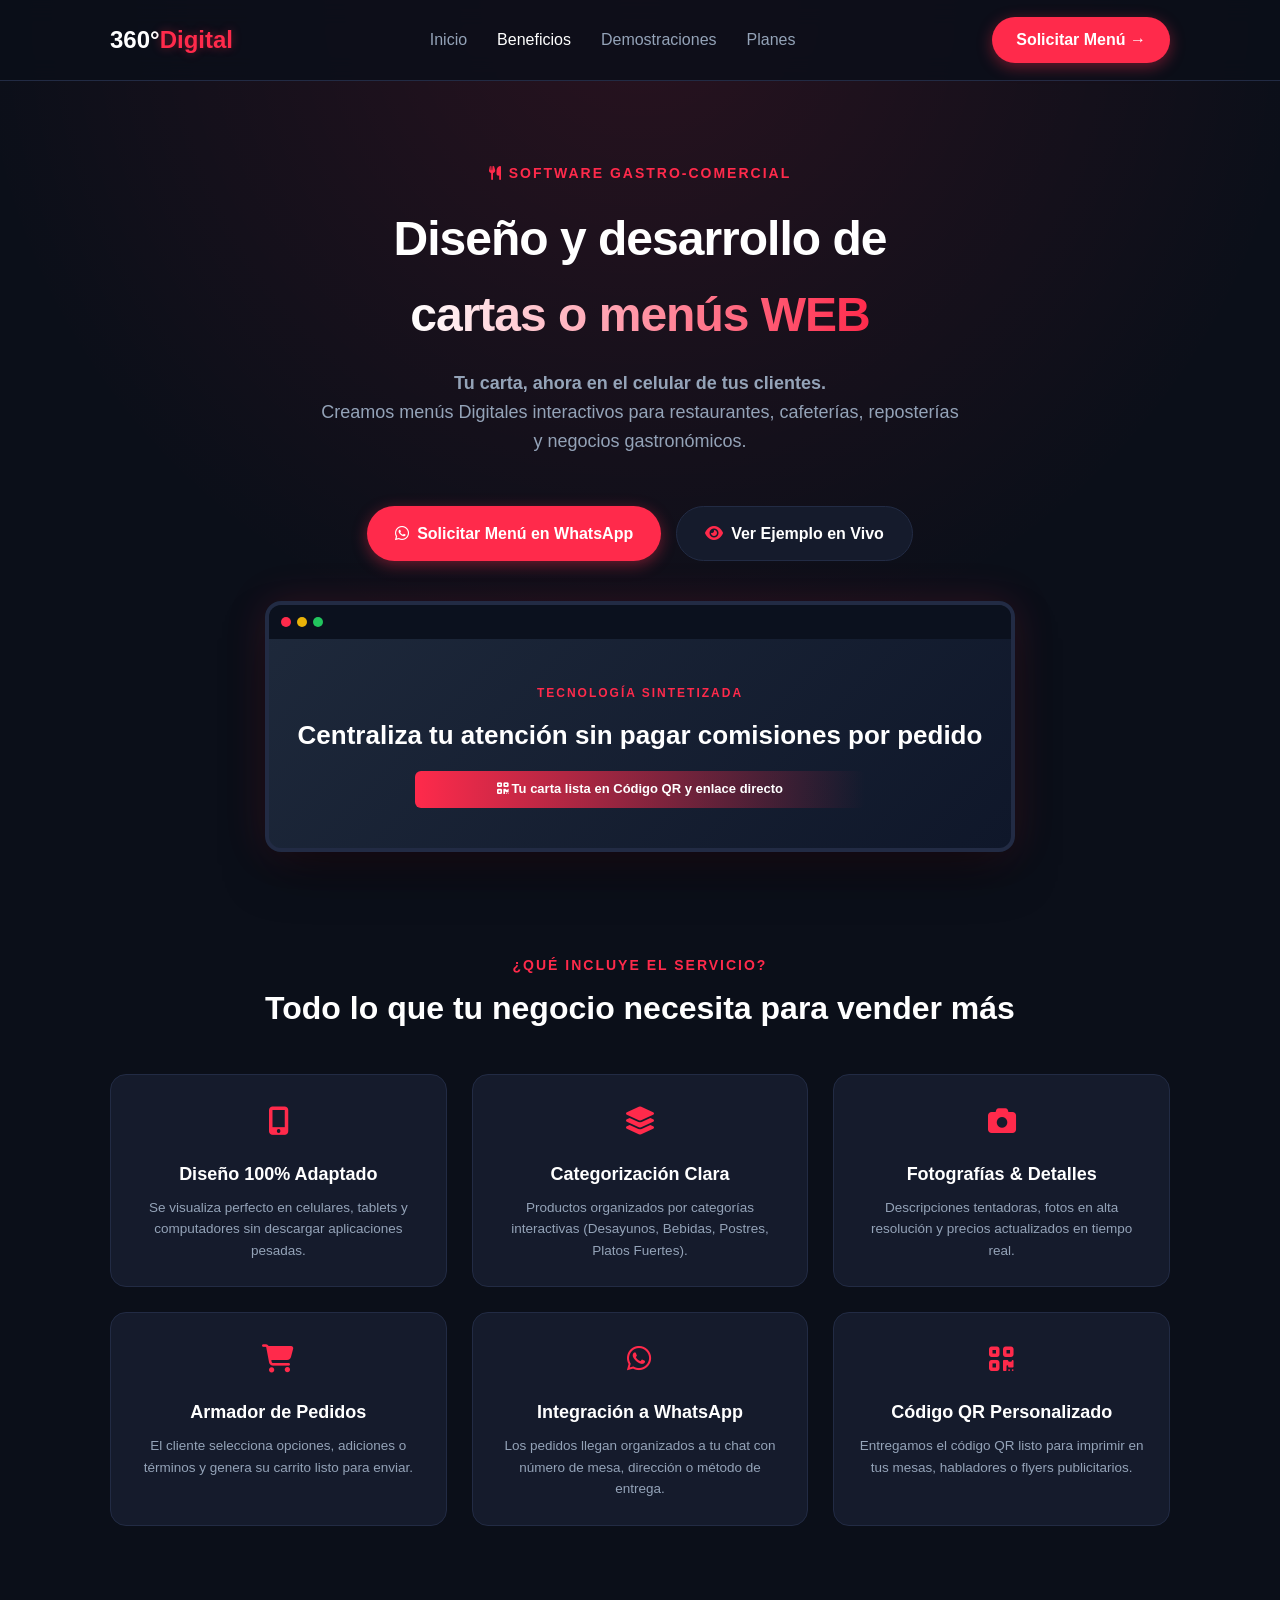
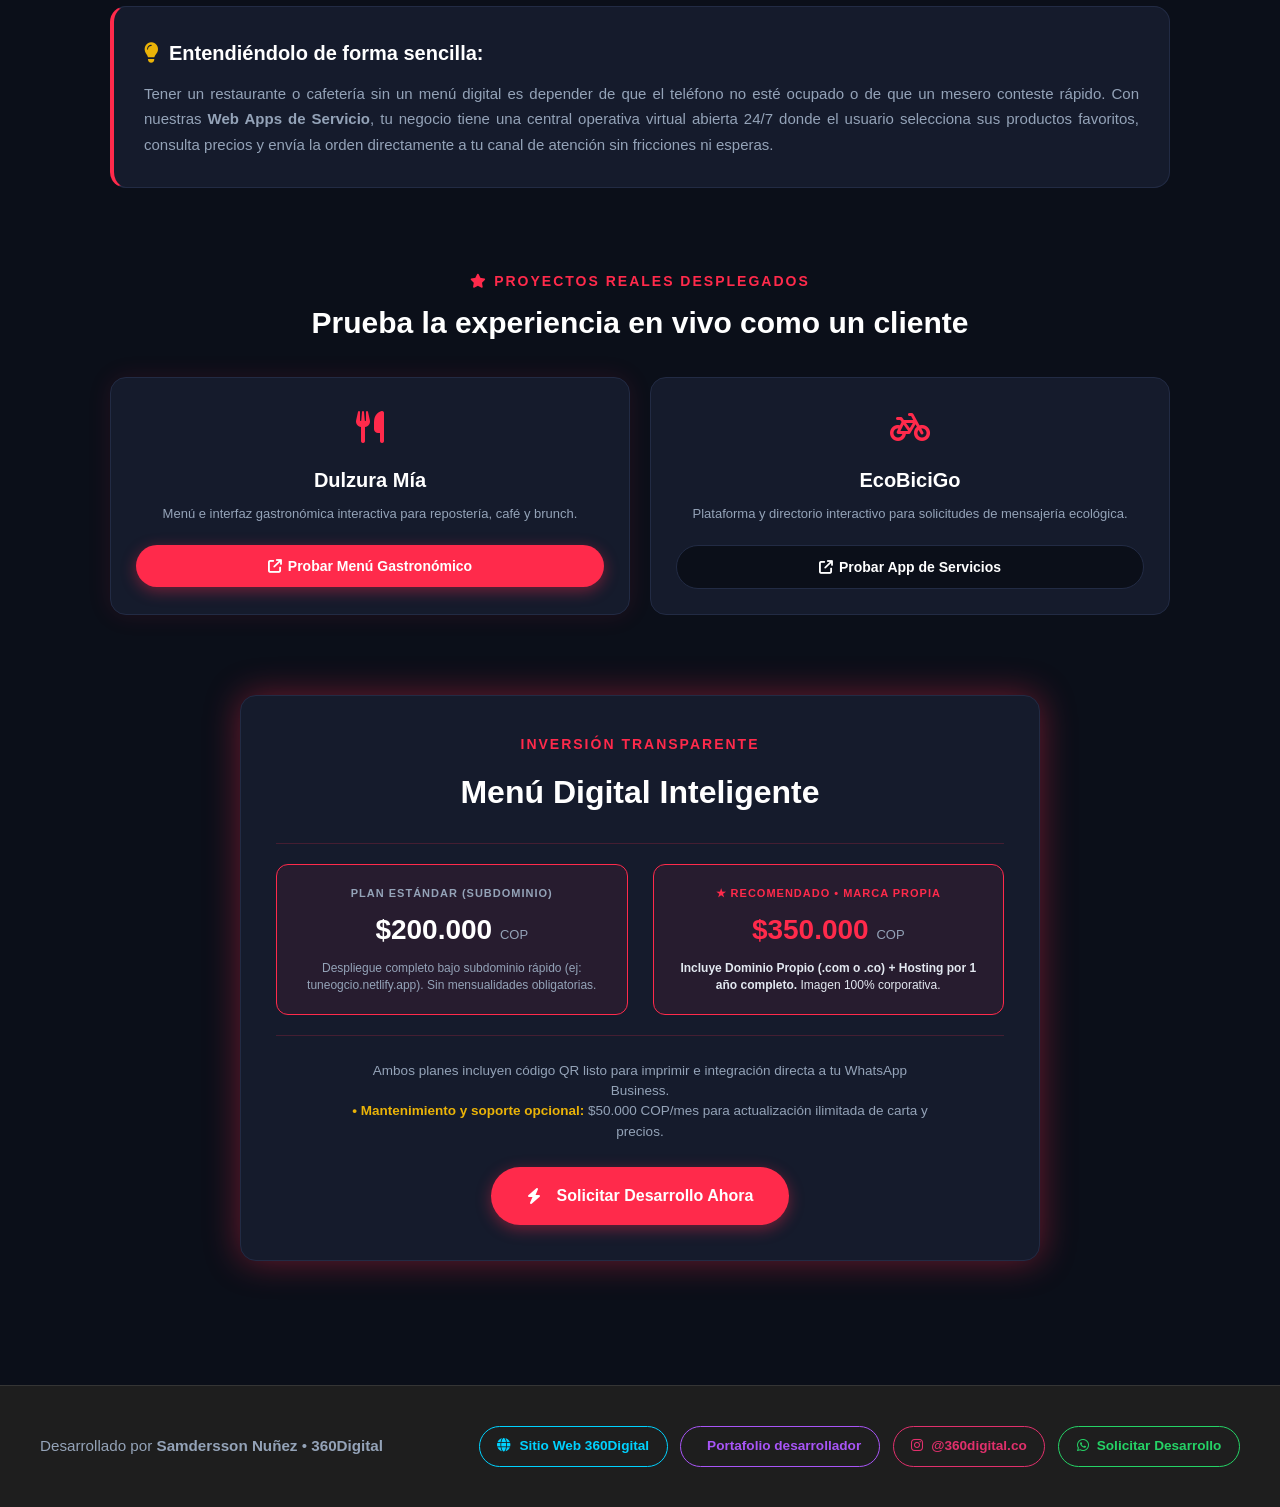
==== menus-digitales.html @ 87560769 "landing menus" ====
<!DOCTYPE html>
<html lang="es">
<head>
    <meta charset="UTF-8">
    <meta name="viewport" content="width=device-width, initial-scale=1.0">
    <title>Menús & Cartas Digitales Inteligentes | 360° Digital</title>

    <!-- Google tag (gtag.js) -->
    <script async src="https://www.googletagmanager.com/gtag/js?id=G-KXCKM3N1Y3"></script>
    <script>
        window.dataLayer = window.dataLayer || [];
        function gtag(){dataLayer.push(arguments);}
        gtag('js', new Date());
        gtag('config', 'G-KXCKM3N1Y3');
    </script>

    <!-- Estilos de tu marca -->
    <link rel="stylesheet" href="css/main.css">
    <link rel="stylesheet" href="css/Footer.css">
    <link rel="stylesheet" href="css/menus-landing.css">
    <link rel="stylesheet" href="https://cdnjs.cloudflare.com/ajax/libs/font-awesome/6.4.0/css/all.min.css">

    <!-- Favicon / Logo en pestaña -->
    <link rel="icon" type="image/png" href="https://360digital.netlify.app/imagenes/web%20site.png">

    <!-- Meta Etiquetas Open Graph dedicadas al servicio -->
    <meta name="description" content="Diseño y desarrollo de cartas o menús web para restaurantes, cafeterías, reposterías y negocios gastronómicos. Tu carta, ahora en el celular de tus clientes.">
    <meta property="og:title" content="Menús & Cartas Digitales Inteligentes | 360° Digital">
    <meta property="og:description" content="Automatiza pedidos a WhatsApp, muestra tu carta en código QR y vende más sin comisiones de apps intermediarias.">
    <meta property="og:url" content="https://360digital.netlify.app/menus-digitales.html">
    <meta property="og:type" content="website">
    <meta property="og:image" content="https://360digital.netlify.app/imagenes/web%20site.png">
</head>
<body>

    <!-- NAVEGACIÓN -->
    <header>
        <div class="container nav-container">
            <div class="logo"><a href="index.html" style="text-decoration:none; color:inherit;">360°<span>Digital</span></a></div>
            <ul class="nav-links">
                <li><a href="index.html">Inicio</a></li>
                <li><a href="#beneficios" class="active">Beneficios</a></li>
                <li><a href="#demostraciones">Demostraciones</a></li>
                <li><a href="#planes">Planes</a></li>
            </ul>
            <a href="https://wa.me/573187752351?text=%C2%A1Hola%20360Digital!%20%F0%9F%8D%B4%20Me%20interesa%20solicitar%20el%20desarrollo%20de%20un%20Men%C3%BA%20Digital%20Inteligente." target="_blank" class="btn btn-nav">Solicitar Menú →</a>
        </div>
    </header>

    <!-- HERO SECTION ENFOCADO EN MENÚS -->
    <section class="hero">
        <div class="container hero-content">
            <span class="hero-tag"><i class="fa-solid fa-utensils"></i> Software Gastro-Comercial</span>
            <h1>Diseño y desarrollo de <br><span>cartas o menús WEB</span></h1>
            <p><strong>Tu carta, ahora en el celular de tus clientes.</strong> <br> Creamos menús Digitales interactivos para restaurantes, cafeterías, reposterías y negocios gastronómicos.</p>

            <div style="display: flex; gap: 15px; justify-content: center; flex-wrap: wrap; margin-bottom: 40px;">
                <a href="https://wa.me/573187752351?text=%C2%A1Hola!%20Quiero%20cotizar%20un%20Men%C3%BA%20Digital%20para%20mi%20negocio." target="_blank" class="btn btn-nav" style="padding: 14px 28px; font-size: 16px;">
                    <i class="fa-brands fa-whatsapp" style="margin-right: 8px;"></i> Solicitar Menú en WhatsApp
                </a>
                <a href="https://dulzuramia.netlify.app/" target="_blank" class="btn" style="background: var(--bg-dark-card); border: 1px solid var(--border-dark); color: white; padding: 14px 28px;">
                    <i class="fa-solid fa-eye" style="margin-right: 8px; color: var(--brand-red);"></i> Ver Ejemplo en Vivo
                </a>
            </div>

            <!-- MOCKUP VISUAL INTEGRADO -->
            <div class="mockup-container">
                <div class="screen-header">
                    <span class="dot red"></span><span class="dot yellow"></span><span class="dot green"></span>
                </div>
                <div class="screen-body" style="padding: 40px 20px;">
                    <span style="color: var(--brand-red); font-size: 12px; font-weight: 700; text-transform: uppercase; letter-spacing: 2px;">TECNOLOGÍA SINTETIZADA</span>
                    <h2 style="font-size: 26px; margin: 10px 0 15px;">Centraliza tu atención sin pagar comisiones por pedido</h2>
                    <div class="stat-bar" style="max-width: 450px;">
                        <i class="fa-solid fa-qrcode"></i> Tu carta lista en Código QR y enlace directo
                    </div>
                </div>
            </div>
        </div>
    </section>

    <!-- SECCIÓN DE BENEFICIOS / INCLUYE (Alineado con tu imagen de pauta) -->
    <section class="services-pills" id="beneficios">
        <div class="container">
            <div style="text-align: center; margin-bottom: 40px;">
                <span class="hero-tag">¿Qué incluye el servicio?</span>
                <h2 style="font-size: 32px; font-weight: 800; margin-top: 5px;">Todo lo que tu negocio necesita para vender más</h2>
            </div>

            <div class="grid-pills">
                <div class="pill-card">
                    <div class="pill-icon"><i class="fa-solid fa-mobile-screen-button"></i></div>
                    <h3>Diseño 100% Adaptado</h3>
                    <p style="color: var(--text-muted); font-size: 13.5px; margin-top: 8px;">Se visualiza perfecto en celulares, tablets y computadores sin descargar aplicaciones pesadas.</p>
                </div>

                <div class="pill-card">
                    <div class="pill-icon"><i class="fa-solid fa-layer-group"></i></div>
                    <h3>Categorización Clara</h3>
                    <p style="color: var(--text-muted); font-size: 13.5px; margin-top: 8px;">Productos organizados por categorías interactivas (Desayunos, Bebidas, Postres, Platos Fuertes).</p>
                </div>

                <div class="pill-card">
                    <div class="pill-icon"><i class="fa-solid fa-camera"></i></div>
                    <h3>Fotografías & Detalles</h3>
                    <p style="color: var(--text-muted); font-size: 13.5px; margin-top: 8px;">Descripciones tentadoras, fotos en alta resolución y precios actualizados en tiempo real.</p>
                </div>

                <div class="pill-card">
                    <div class="pill-icon"><i class="fa-solid fa-cart-shopping"></i></div>
                    <h3>Armador de Pedidos</h3>
                    <p style="color: var(--text-muted); font-size: 13.5px; margin-top: 8px;">El cliente selecciona opciones, adiciones o términos y genera su carrito listo para enviar.</p>
                </div>

                <div class="pill-card">
                    <div class="pill-icon"><i class="fa-brands fa-whatsapp"></i></div>
                    <h3>Integración a WhatsApp</h3>
                    <p style="color: var(--text-muted); font-size: 13.5px; margin-top: 8px;">Los pedidos llegan organizados a tu chat con número de mesa, dirección o método de entrega.</p>
                </div>

                <div class="pill-card">
                    <div class="pill-icon"><i class="fa-solid fa-qrcode"></i></div>
                    <h3>Código QR Personalizado</h3>
                    <p style="color: var(--text-muted); font-size: 13.5px; margin-top: 8px;">Entregamos el código QR listo para imprimir en tus mesas, habladores o flyers publicitarios.</p>
                </div>
            </div>
        </div>
    </section>

    <!-- EXPLICACIÓN CLARA / DESMITIFICACIÓN OPERATIVA -->
    <section class="container" style="margin: 40px auto;">
        <div style="background: var(--bg-dark-card); border: 1px solid var(--border-dark); padding: 30px; border-radius: 16px; border-left: 4px solid var(--brand-red);">
            <h3 style="color: white; font-size: 20px; margin-bottom: 12px; display: flex; align-items: center; gap: 10px;">
                <i class="fa-solid fa-lightbulb" style="color: #eab308;"></i> Entendiéndolo de forma sencilla:
            </h3>
            <p style="color: var(--text-muted); font-size: 15px; line-height: 1.7; text-align: justify;">
                Tener un restaurante o cafetería sin un menú digital es depender de que el teléfono no esté ocupado o de que un mesero conteste rápido. Con nuestras <strong>Web Apps de Servicio</strong>, tu negocio tiene una central operativa virtual abierta 24/7 donde el usuario selecciona sus productos favoritos, consulta precios y envía la orden directamente a tu canal de atención sin fricciones ni esperas.
            </p>
        </div>
    </section>

    <!-- CASOS DE ÉXITO Y DEMOSTRACIONES EN VIVO -->
    <section class="container" id="demostraciones" style="padding: 40px 20px;">
        <div style="text-align: center; margin-bottom: 30px;">
            <span class="hero-tag"><i class="fa-solid fa-star"></i> Proyectos Reales Desplegados</span>
            <h2 style="font-size: 30px; font-weight: 800; margin-top: 5px;">Prueba la experiencia en vivo como un cliente</h2>
        </div>

        <div style="display: grid; grid-template-columns: repeat(auto-fit, minmax(280px, 1fr)); gap: 20px;">
            <!-- Dulzura Mía -->
            <div style="background: var(--bg-dark-card); border: 1px solid var(--border-dark); padding: 25px; border-radius: 16px; text-align: center; box-shadow: 0 0 25px rgba(255, 42, 75, 0.1);">
                <div style="font-size: 32px; color: var(--brand-red); margin-bottom: 10px;"><i class="fa-solid fa-utensils"></i></div>
                <h3 style="font-size: 20px; margin-bottom: 8px;">Dulzura Mía</h3>
                <p style="color: var(--text-muted); font-size: 13px; margin-bottom: 20px;">Menú e interfaz gastronómica interactiva para repostería, café y brunch.</p>
                <a href="https://dulzuramia.netlify.app/" target="_blank" class="btn btn-nav" style="width: 100%; justify-content: center; font-size: 14px;">
                    <i class="fa-solid fa-arrow-up-right-from-square" style="margin-right: 6px;"></i> Probar Menú Gastronómico
                </a>
            </div>

            <!-- EcoBiciGo -->
            <div style="background: var(--bg-dark-card); border: 1px solid var(--border-dark); padding: 25px; border-radius: 16px; text-align: center;">
                <div style="font-size: 32px; color: var(--brand-red); margin-bottom: 10px;"><i class="fa-solid fa-bicycle"></i></div>
                <h3 style="font-size: 20px; margin-bottom: 8px;">EcoBiciGo</h3>
                <p style="color: var(--text-muted); font-size: 13px; margin-bottom: 20px;">Plataforma y directorio interactivo para solicitudes de mensajería ecológica.</p>
                <a href="https://ecobicigo.netlify.app/" target="_blank" class="btn" style="background: var(--bg-dark-pure); border: 1px solid var(--border-dark); color: white; width: 100%; justify-content: center; font-size: 14px;">
                    <i class="fa-solid fa-arrow-up-right-from-square" style="margin-right: 6px;"></i> Probar App de Servicios
                </a>
            </div>
        </div>
    </section>

<!-- PLANES E INVERSIÓN -->
    <section class="container" id="planes" style="padding: 40px 20px 60px;">
        <div class="pricing-card-large">
            <span class="hero-tag">INVERSIÓN TRANSPARENTE</span>
            <h2 style="font-size: 32px; font-weight: 800; margin: 10px 0; color: white;">Menú Digital Inteligente</h2>
            
            <!-- CONTENEDOR DE TARIFAS DUALES -->
            <div class="pricing-options-grid">
                
                <!-- OPCIÓN 1 -->
                <div class="pricing-box-pro">
                    <span class="pricing-box-tag-standard">Plan Estándar (Subdominio)</span>
                    <div class="pricing-amount">$200.000 <span class="pricing-currency-sub">COP</span></div>
                    <p class="pricing-box-desc">
                        Despliegue completo bajo subdominio rápido (ej: <code>tuneogcio.netlify.app</code>). Sin mensualidades obligatorias.
                    </p>
                </div>

                <!-- OPCIÓN 2 (DESTACADA) -->
                <div class="pricing-box-pro">
                    <span class="pricing-box-tag-pro">★ Recomendado • Marca Propia</span>
                    <div class="pricing-amount-pro">$350.000 <span class="pricing-currency-sub">COP</span></div>
                    <p class="pricing-box-desc-pro">
                        <strong>Incluye Dominio Propio (.com o .co) + Hosting por 1 año completo.</strong> Imagen 100% corporativa.
                    </p>
                </div>

            </div>

            <!-- DETALLE DE SOPORTE Y BOTÓN -->
            <p class="pricing-footer-note">
                Ambos planes incluyen código QR listo para imprimir e integración directa a tu WhatsApp Business. <br>
                <span class="pricing-support-highlight">• Mantenimiento y soporte opcional:</span> $50.000 COP/mes para actualización ilimitada de carta y precios.
            </p>

            <a href="https://wa.me/573187752351?text=%C2%A1Hola%20360Digital!%20%F0%9F%90%9D%20Quiero%20cotizar%20mi%20Men%C3%BA%20Digital." target="_blank" class="btn-primary-glow pricing-btn-action">
                <i class="fa-solid fa-bolt" style="margin-right: 8px;"></i> Solicitar Desarrollo Ahora
            </a>
        </div>
    </section>

    <!-- FOOTER -->
    <footer class="site-footer">
        <div class="footer-container">
            <p class="footer-text">
                Desarrollado por 
                <a href="https://samdersson.netlify.app/" target="_blank" rel="noopener noreferrer" class="dev-link">
                    <strong>Samdersson Nuñez</strong>
                </a> 
                • 
                <a href="index.html" class="dev-link">
                    <strong>360Digital</strong>
                </a>
            </p>
            <div class="footer-links">
                <a href="index.html" class="btn-dev-social btn-web"><i class="fas fa-globe"></i> Sitio Web 360Digital</a>
                <a href="https://samdersson.netlify.app/" target="_blank" rel="noopener noreferrer" class="btn-dev-social btn-portfolio"><i class="fas fa-user-code"></i> Portafolio desarrollador</a>
                <a href="https://www.instagram.com/360digital.co" target="_blank" rel="noopener noreferrer" class="btn-dev-social btn-instagram"><i class="fab fa-instagram"></i> @360digital.co</a>
                <a href="https://wa.me/573187752351?text=%C2%A1Hola%20360Digital!%20Me%20interesa%20un%20Men%C3%BA%20Digital." target="_blank" rel="noopener noreferrer" class="btn-dev-social btn-whatsapp"><i class="fab fa-whatsapp"></i> Solicitar Desarrollo</a>
            </div>
        </div>
    </footer>

    <!-- JS de interactividad y Analytics -->
    <script src="js/menus-landing.js"></script>
</body>
</html>
---- css/main.css ----
/* ==========================================================================
   ESTILOS PREMIUM DARK - ROJO CORPORATIVO 360° DIGITAL
   ========================================================================== */
:root {
    --bg-dark-pure: #0b0f19;
    --bg-dark-card: #151b2c;
    --text-light: #ffffff;
    --text-muted: #94a3b8;
    
    /* El Rojo de tu Marca en formato Neón/Glow */
    --brand-red: #ff2a4b; 
    --brand-red-glow: rgba(255, 42, 75, 0.4);
    
    --border-dark: #222b44;
    --transition: all 0.3s cubic-bezier(0.4, 0, 0.2, 1);
}

* {
    margin: 0;
    padding: 0;
    box-sizing: border-box;
    font-family: 'Segoe UI', Tahoma, Geneva, Verdana, sans-serif;
}

body {
    background-color: var(--bg-dark-pure);
    color: var(--text-light);
    line-height: 1.6;
    overflow-x: hidden;
}

.container {
    max-width: 1100px;
    margin: 0 auto;
    padding: 0 20px;
}

/* NAVEGACIÓN STICKY */
header {
    background-color: rgba(11, 15, 25, 0.85);
    backdrop-filter: blur(12px);
    border-bottom: 1px solid var(--border-dark);
    position: fixed;
    width: 100%;
    top: 0;
    z-index: 1000;
}

.nav-container {
    display: flex;
    justify-content: space-between;
    align-items: center;
    height: 80px;
}

.logo {
    font-size: 24px;
    font-weight: 800;
}

.logo span {
    color: var(--brand-red);
    text-shadow: 0 0 10px var(--brand-red-glow);
}

.nav-links {
    display: flex;
    list-style: none;
    gap: 30px;
}

.nav-links a {
    text-decoration: none;
    color: var(--text-muted);
    font-weight: 500;
    transition: var(--transition);
}

.nav-links a:hover, .nav-links a.active {
    color: var(--text-light);
}

/* BOTONES */
.btn {
    display: inline-flex;
    align-items: center;
    padding: 10px 24px;
    border-radius: 30px;
    font-weight: 600;
    text-decoration: none;
    transition: var(--transition);
}

.btn-nav {
    background-color: var(--brand-red);
    color: var(--text-light);
    box-shadow: 0 4px 15px var(--brand-red-glow);
}

.btn-nav:hover {
    transform: translateY(-2px);
    box-shadow: 0 6px 20px var(--brand-red);
}

/* HERO SECTION */
.hero {
    padding: 160px 0 60px;
    text-align: center;
    background: radial-gradient(circle at top, rgba(255, 42, 75, 0.12) 0%, transparent 60%);
}

.hero-tag {
    color: var(--brand-red);
    font-size: 14px;
    font-weight: 700;
    text-transform: uppercase;
    letter-spacing: 2px;
}

.hero h1 {
    font-size: 48px;
    font-weight: 800;
    margin: 15px 0;
    letter-spacing: -1px;
}

.hero h1 span {
    color: transparent;
    background-clip: text;
    -webkit-background-clip: text;
    background-image: linear-gradient(90deg, #ffffff, var(--brand-red));
}

.hero p {
    color: var(--text-muted);
    font-size: 18px;
    max-width: 650px;
    margin: 0 auto 50px;
}

/* INTERFAZ EN PANTALLA (Efecto Laptop de la Imagen) */
.mockup-container {
    background: linear-gradient(135deg, #1e293b, #0f172a);
    border: 4px solid var(--border-dark);
    border-radius: 16px;
    max-width: 750px;
    margin: 0 auto;
    box-shadow: 0 25px 50px -12px rgba(0, 0, 0, 0.5), 0 0 40px rgba(255, 42, 75, 0.15);
    overflow: hidden;
}

.screen-header {
    background-color: #0b111e;
    padding: 12px;
    display: flex;
    gap: 6px;
}

.dot { width: 10px; height: 10px; border-radius: 50%; display: inline-block; }
.dot.red { background-color: var(--brand-red); }
.dot.yellow { background-color: #eab308; }
.dot.green { background-color: #22c55e; }

.screen-body {
    padding: 60px 20px;
    text-align: center;
}

.screen-body h2 {
    font-size: 28px;
    margin-bottom: 20px;
}

.stat-bar {
    background: linear-gradient(90deg, var(--brand-red), transparent);
    max-width: 300px;
    margin: 0 auto;
    padding: 8px;
    border-radius: 6px;
    font-weight: 700;
    font-size: 13px;
}

/* PILARES / TARJETAS (Los 4 bloques flotantes) */
.services-pills {
    padding: 40px 0;
}

.grid-pills {
    display: grid;
    grid-template-columns: repeat(auto-fit, minmax(220px, 1fr));
    gap: 20px;
}

.pill-card {
    background-color: var(--bg-dark-card);
    border: 1px solid var(--border-dark);
    padding: 25px;
    border-radius: 16px;
    text-align: center;
    transition: var(--transition);
    cursor: pointer;
}

.pill-card:hover {
    transform: translateY(-5px);
    border-color: var(--brand-red);
    box-shadow: 0 10px 25px var(--brand-red-glow);
}

.pill-icon {
    font-size: 28px;
    color: var(--brand-red);
    margin-bottom: 15px;
}

.pill-card h3 {
    font-size: 16px;
    font-weight: 600;
}

/* BARRA DE MÉTRICAS */
.metrics-bar {
    padding: 50px 0;
    border-top: 1px solid var(--border-dark);
    margin-top: 40px;
}

.grid-metrics {
    display: flex;
    justify-content: space-around;
    text-align: center;
}

.metric-item strong {
    font-size: 36px;
    color: #ffffff;
    display: block;
}

.metric-item p {
    color: var(--text-muted);
    font-size: 14px;
}

/* FOOTER */
footer {
    padding: 30px 0;
    border-top: 1px solid var(--border-dark);
    text-align: center;
    font-size: 13px;
    color: var(--text-muted);
}

/* RESPONSIVE */
@media (max-width: 768px) {
    .nav-links { display: none; }
    .hero h1 { font-size: 32px; }
    .grid-metrics { flex-direction: column; gap: 30px; }
}


.grid-pills {
    display: grid;
    grid-template-columns: repeat(auto-fit, minmax(280px, 1fr));
    gap: 25px;
}
---- css/Footer.css ----
/* footer */
/* Footer & Redes Sociales */
.site-footer {
  background-color: var(--card-bg, #1e1e1e);
  border-top: 1px solid var(--border-color, rgba(255, 255, 255, 0.1));
  padding: 2.5rem 1rem;
  margin-top: 4rem;
  text-align: center;
}

.footer-container {
  max-width: 1200px;
  margin: 0 auto;
  display: flex;
  flex-direction: column;
  align-items: center;
  justify-content: center;
  gap: 1.2rem;
}

.footer-text {
  color: var(--text-muted, #a0a0a0);
  font-size: 0.95rem;
  margin: 0;
}

.dev-link {
  color: inherit;
  text-decoration: none;
  transition: color 0.3s ease;
}

.dev-link:hover {
  color: var(--accent-color, #00d2ff);
  text-decoration: underline;
}

.footer-links {
  display: flex;
  flex-wrap: wrap;
  justify-content: center;
  gap: 0.8rem;
}

/* Estilos base para los botones del footer */
.btn-dev-social {
  display: inline-flex;
  align-items: center;
  gap: 0.5rem;
  padding: 0.55rem 1.1rem;
  border-radius: 50px;
  font-size: 0.85rem;
  font-weight: 600;
  text-decoration: none;
  transition: all 0.3s ease;
}

/* Botón Sitio Web 360Digital */
.btn-web {
  background-color: transparent;
  color: #00d2ff;
  border: 1px solid #00d2ff;
}

.btn-web:hover {
  background-color: #00d2ff;
  color: #000;
  box-shadow: 0 4px 15px rgba(0, 210, 255, 0.35);
  transform: translateY(-2px);
}

/* Botón Portafolio Samdersson */
.btn-portfolio {
  background-color: transparent;
  color: #a855f7;
  border: 1px solid #a855f7;
}

.btn-portfolio:hover {
  background-color: #a855f7;
  color: #fff;
  box-shadow: 0 4px 15px rgba(168, 85, 247, 0.35);
  transform: translateY(-2px);
}

/* Botón Instagram */
.btn-instagram {
  background-color: transparent;
  color: #e1306c;
  border: 1px solid #e1306c;
}

.btn-instagram:hover {
  background: linear-gradient(45deg, #f09433, #e6683c, #dc2743, #cc2366, #bc1888);
  color: #fff;
  border-color: transparent;
  box-shadow: 0 4px 15px rgba(225, 48, 108, 0.35);
  transform: translateY(-2px);
}

/* Botón WhatsApp */
.btn-whatsapp {
  background-color: transparent;
  color: #25d366;
  border: 1px solid #25d366;
}

.btn-whatsapp:hover {
  background-color: #25d366;
  color: #000;
  box-shadow: 0 4px 15px rgba(37, 211, 102, 0.35);
  transform: translateY(-2px);
}

/* Ajuste responsivo para pantallas medianas/grandes */
@media (min-width: 768px) {
  .footer-container {
    flex-direction: row;
    justify-content: space-between;
  }
}

/* 📜 Scroll Vertical para el menú de categorías */
#dropdown-categorias {
  max-height: 300px; /* Altura máxima visible (ajusta este valor a tu gusto) */
  overflow-y: auto;  /* Activa la barra de desplazamiento vertical */
}

/* 🎨 Opcional: Estilo elegante y discreto para la barra de scroll */
#dropdown-categorias::-webkit-scrollbar {
  width: 6px;
}

#dropdown-categorias::-webkit-scrollbar-track {
  background: rgba(255, 255, 255, 0.05);
  border-radius: 4px;
}

#dropdown-categorias::-webkit-scrollbar-thumb {
  background: #333333;
  border-radius: 4px;
}

#dropdown-categorias::-webkit-scrollbar-thumb:hover {
  background: #ff0000; /* Resalta con el rojo de tu marca */
}
---- css/menus-landing.css ----
/* ==========================================================================
   ESTILOS DEDICADOS - LANDING MENÚS & CARTAS DIGITALES (360° DIGITAL)
   ========================================================================== */

/* HERO SECTION ESPECÍFICO */
.hero-menus {
    padding: 160px 0 60px;
    text-align: center;
    background: radial-gradient(circle at top, rgba(255, 42, 75, 0.12) 0%, transparent 60%);
}

.hero-menus .hero-tag {
    color: var(--brand-red);
    font-size: 14px;
    font-weight: 700;
    text-transform: uppercase;
    letter-spacing: 2px;
}

.hero-menus h1 {
    font-size: 48px;
    font-weight: 800;
    margin: 15px 0;
    letter-spacing: -1px;
    color: var(--text-light);
}

.hero-menus h1 span {
    color: transparent;
    background-clip: text;
    -webkit-background-clip: text;
    background-image: linear-gradient(90deg, #ffffff, var(--brand-red));
}

.hero-menus p {
    color: var(--text-muted);
    font-size: 18px;
    max-width: 650px;
    margin: 0 auto 40px;
}

/* BOTONES Y ACCIONES */
.hero-actions {
    display: flex;
    gap: 15px;
    justify-content: center;
    flex-wrap: wrap;
    margin-bottom: 40px;
}

.btn-primary-glow {
    background-color: var(--brand-red);
    color: var(--text-light);
    box-shadow: 0 4px 15px var(--brand-red-glow);
    padding: 14px 28px;
    font-size: 16px;
    border-radius: 30px;
    font-weight: 600;
    text-decoration: none;
    display: inline-flex;
    align-items: center;
    justify-content: center;
    gap: 8px;
    transition: var(--transition);
    border: none;
    cursor: pointer;
    width: 100%;
}

.btn-primary-glow:hover {
    transform: translateY(-2px);
    box-shadow: 0 6px 20px var(--brand-red);
}

.btn-secondary-outline {
    background: var(--bg-dark-card);
    border: 1px solid var(--border-dark);
    color: white;
    padding: 14px 28px;
    border-radius: 30px;
    font-weight: 600;
    text-decoration: none;
    display: inline-flex;
    align-items: center;
    justify-content: center;
    gap: 8px;
    transition: var(--transition);
}

.btn-secondary-outline:hover {
    border-color: var(--brand-red);
}

/* MOCKUP VISUAL */
.mockup-container {
    background: linear-gradient(135deg, #1e293b, #0f172a);
    border: 4px solid var(--border-dark);
    border-radius: 16px;
    max-width: 750px;
    margin: 0 auto;
    box-shadow: 0 25px 50px -12px rgba(0, 0, 0, 0.5), 0 0 40px rgba(255, 42, 75, 0.15);
    overflow: hidden;
}

.screen-header {
    background-color: #0b111e;
    padding: 12px;
    display: flex;
    gap: 6px;
}

.dot { width: 10px; height: 10px; border-radius: 50%; display: inline-block; }
.dot.red { background-color: var(--brand-red); }
.dot.yellow { background-color: #eab308; }
.dot.green { background-color: #22c55e; }

.stat-bar {
    background: linear-gradient(90deg, var(--brand-red), transparent);
    max-width: 450px;
    margin: 0 auto;
    padding: 8px;
    border-radius: 6px;
    font-weight: 700;
    font-size: 13px;
    color: white;
}

/* SECCIÓN DE PILARES / BENEFICIOS */
.services-pills {
    padding: 40px 0;
}

.grid-pills {
    display: grid;
    grid-template-columns: repeat(auto-fit, minmax(280px, 1fr));
    gap: 25px;
}

.pill-card {
    background-color: var(--bg-dark-card);
    border: 1px solid var(--border-dark);
    padding: 25px;
    border-radius: 16px;
    text-align: center;
    transition: var(--transition);
}

.pill-card:hover {
    transform: translateY(-5px);
    border-color: var(--brand-red);
    box-shadow: 0 10px 25px var(--brand-red-glow);
}

.pill-icon {
    font-size: 28px;
    color: var(--brand-red);
    margin-bottom: 15px;
}

.pill-card h3 {
    font-size: 18px;
    font-weight: 600;
    color: white;
    margin-bottom: 8px;
}

.pill-card p {
    color: var(--text-muted);
    font-size: 13.5px;
}

/* TARJETAS DE DEMOS Y PLANES */
.demo-card, .pricing-card {
    background-color: var(--bg-dark-card);
    border: 1px solid var(--border-dark);
    padding: 30px;
    border-radius: 16px;
    text-align: center;
    transition: var(--transition);
}

.demo-card:hover {
    border-color: var(--brand-red);
    box-shadow: 0 10px 25px rgba(255, 42, 75, 0.15);
}

.pricing-card {
    max-width: 700px;
    margin: 0 auto;
    box-shadow: 0 0 35px var(--brand-red-glow);
}

/* RESPONSIVE DESIGN */
@media (max-width: 768px) {
    .nav-links { display: none; }
    .hero-menus h1 { font-size: 32px; }
}

.btn-primary-glow {
    background-color: var(--brand-red);
    color: var(--text-light);
    box-shadow: 0 4px 15px var(--brand-red-glow);
    padding: 14px 28px;
    font-size: 16px;
    border-radius: 30px;
    font-weight: 600;
    text-decoration: none;
    display: inline-flex;
    align-items: center;
    justify-content: center;
    gap: 8px;
    transition: var(--transition);
    border: none;
    cursor: pointer;
}

.btn-primary-glow:hover {
    transform: translateY(-2px);
    box-shadow: 0 6px 20px var(--brand-red);
}

/* ==========================================================================
   ESTILOS DE LA TARJETA DE PRECIOS DUAL (360° DIGITAL)
   ========================================================================== */

.pricing-card-large {
    background-color: var(--bg-dark-card);
    border: 1px solid var(--border-dark);
    padding: 35px;
    border-radius: 16px;
    text-align: center;
    max-width: 800px;
    margin: 0 auto;
    box-shadow: 0 0 35px var(--brand-red-glow);
}

.pricing-options-grid {
    display: flex;
    justify-content: center;
    gap: 25px;
    flex-wrap: wrap;
    margin: 25px 0;
    border-top: 1px solid rgba(255, 42, 75, 0.2);
    border-bottom: 1px solid rgba(255, 42, 75, 0.2);
    padding: 20px 0;
}

.pricing-box-standard {
    flex: 1;
    min-width: 240px;
    text-align: center;
    background: rgba(11, 15, 25, 0.6);
    padding: 20px;
    border-radius: 12px;
    border: 1px solid var(--border-dark);
}

.pricing-box-pro {
    flex: 1;
    min-width: 240px;
    text-align: center;
    background: rgba(255, 42, 75, 0.08);
    padding: 20px;
    border-radius: 12px;
    border: 1px solid var(--brand-red);
}

.pricing-box-tag-standard {
    color: var(--text-muted);
    font-size: 11px;
    font-weight: 700;
    text-transform: uppercase;
    letter-spacing: 1px;
    display: block;
    margin-bottom: 5px;
}

.pricing-box-tag-pro {
    color: var(--brand-red);
    font-size: 11px;
    font-weight: 700;
    text-transform: uppercase;
    letter-spacing: 1px;
    display: block;
    margin-bottom: 5px;
}

.pricing-amount {
    font-size: 28px;
    font-weight: 800;
    color: var(--text-light);
}

.pricing-amount-pro {
    font-size: 28px;
    font-weight: 800;
    color: var(--brand-red);
}

.pricing-currency-sub {
    font-size: 13px;
    font-weight: 500;
    color: var(--text-muted);
}

.pricing-box-desc {
    color: var(--text-muted);
    font-size: 12px;
    margin-top: 8px;
    line-height: 1.4;
}

.pricing-box-desc-pro {
    color: #e2e8f0;
    font-size: 12px;
    margin-top: 8px;
    line-height: 1.4;
}

.pricing-footer-note {
    color: var(--text-muted);
    font-size: 13.5px;
    margin-bottom: 25px;
    max-width: 580px;
    margin-left: auto;
    margin-right: auto;
    line-height: 1.5;
}

.pricing-support-highlight {
    color: #eab308;
    font-weight: 600;
}

.pricing-btn-action {
    display: inline-flex;
    width: auto;
    padding: 16px 36px;
    border-radius: 30px;
    font-size: 16px;
}
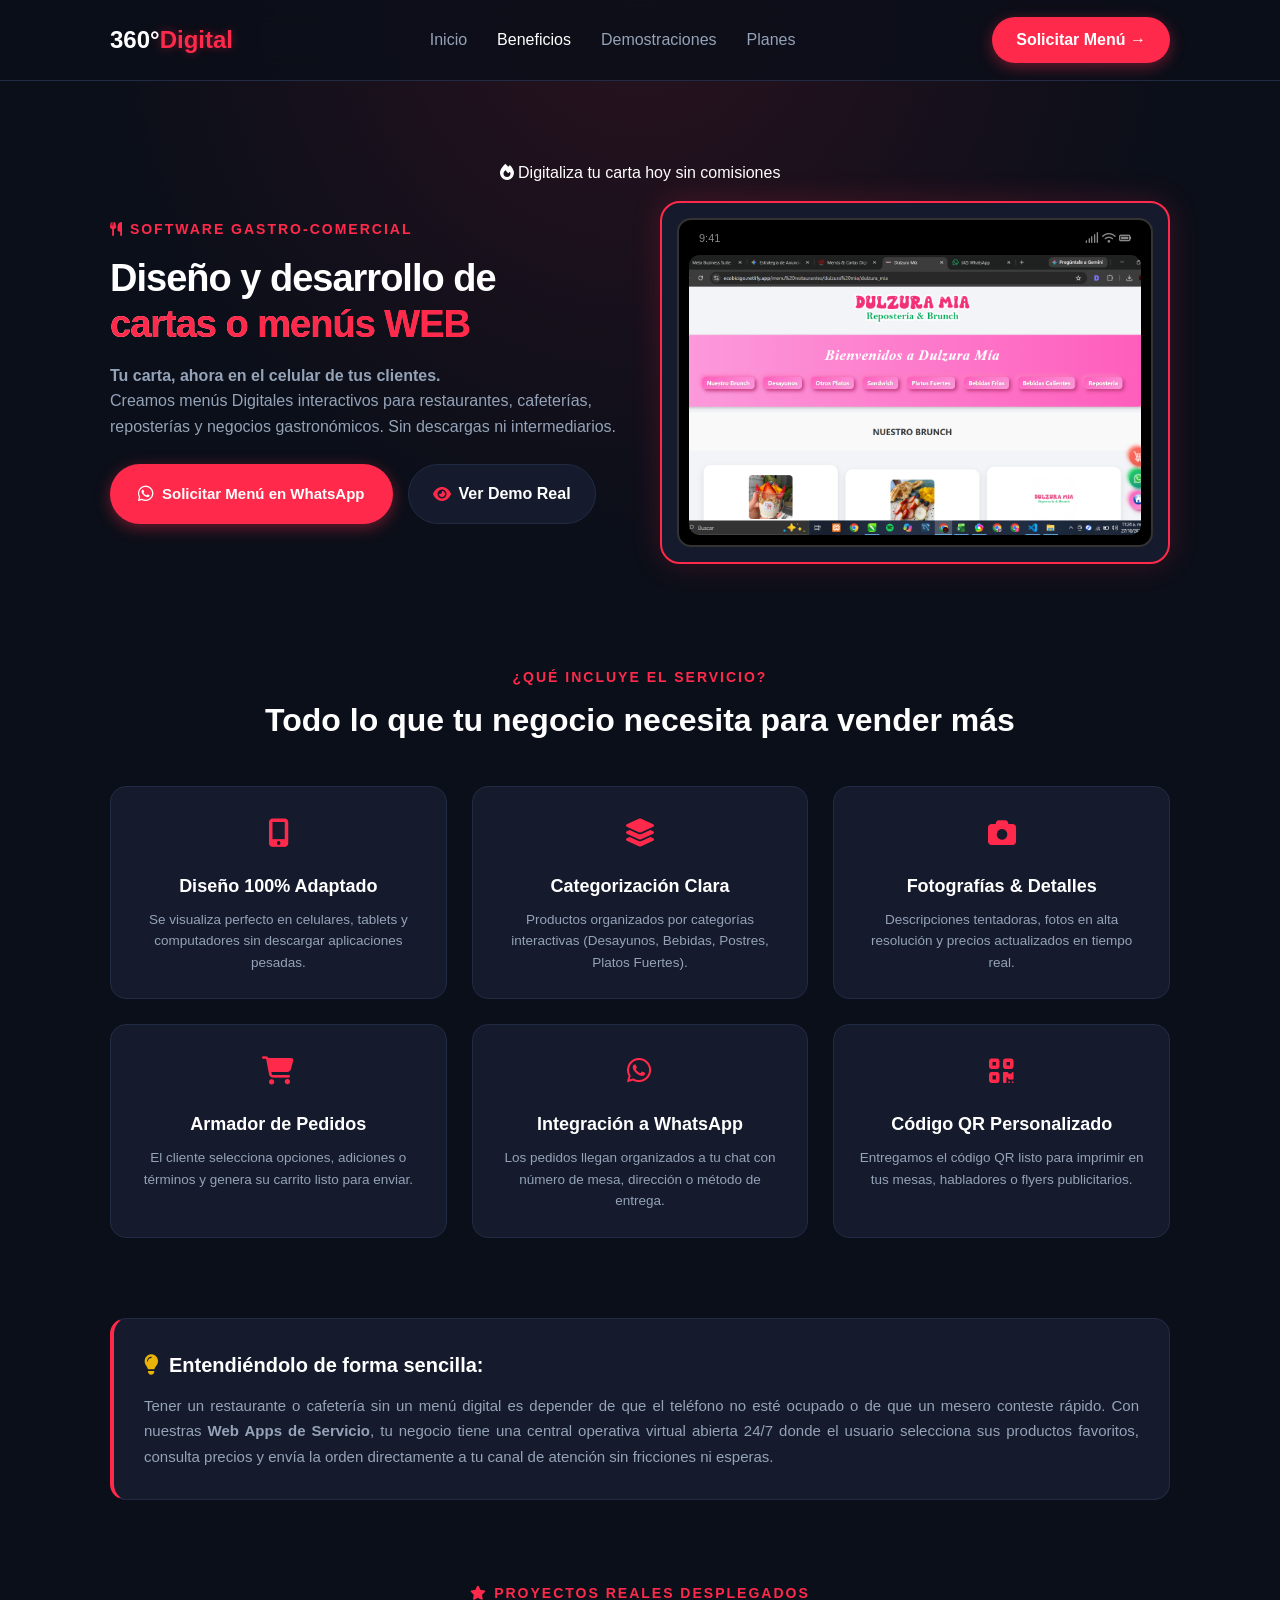
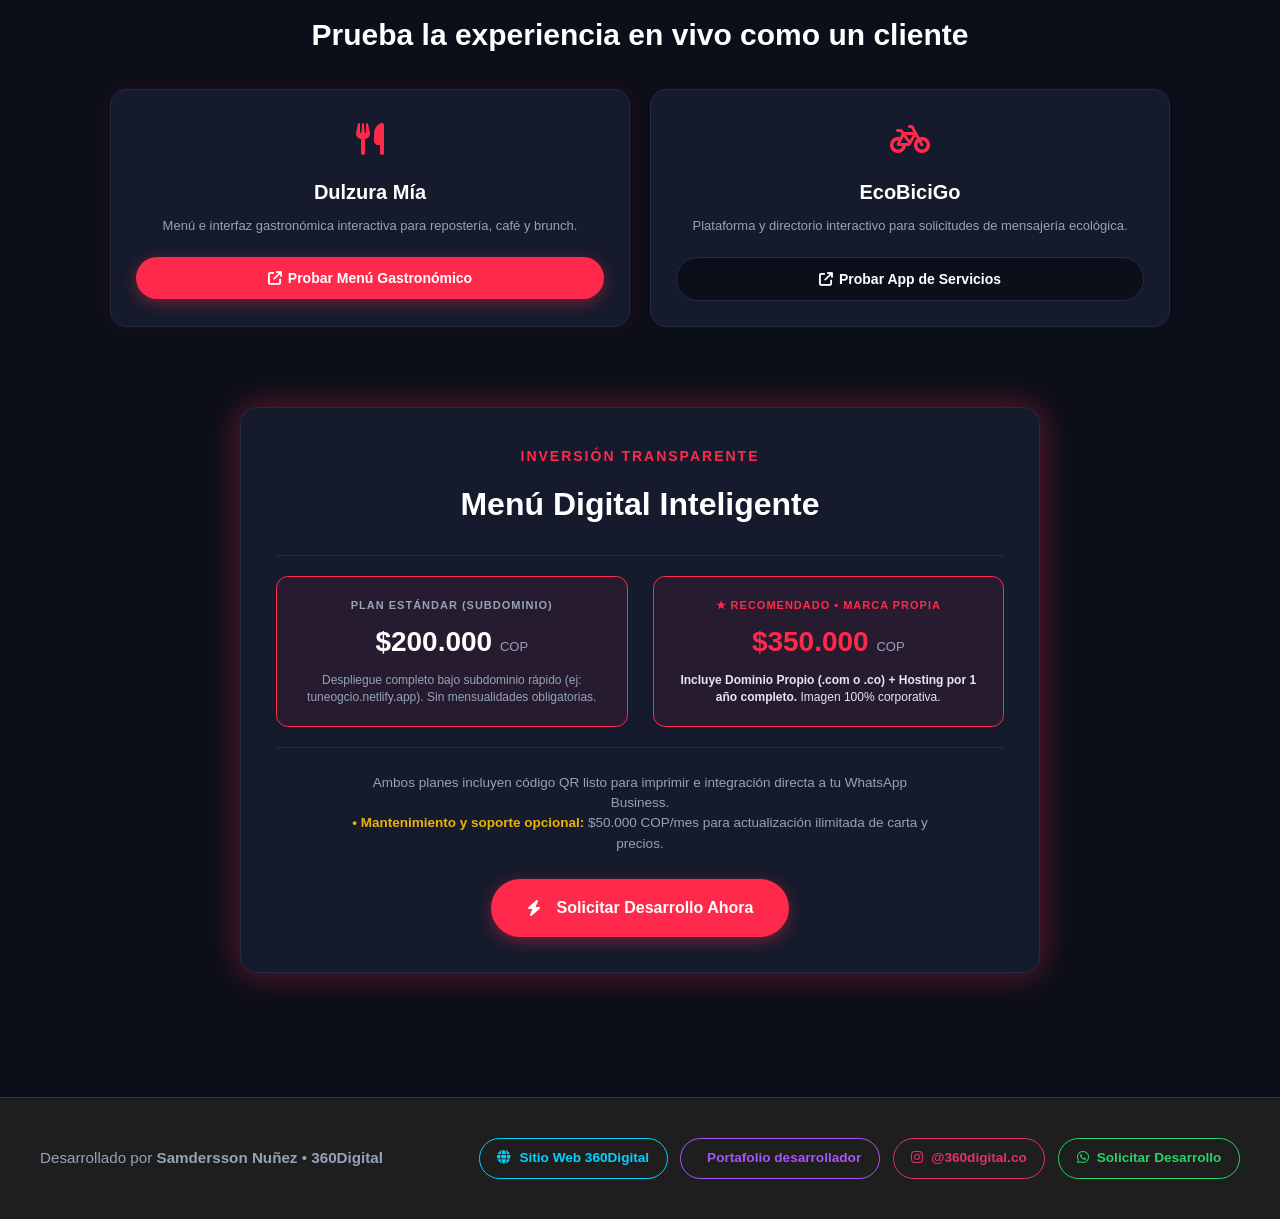
==== commit 0448a239: "modal carta" ====
--- a/menus-digitales.html
+++ b/menus-digitales.html
@@ -47,35 +47,60 @@
         </div>
     </header>
 
-    <!-- HERO SECTION ENFOCADO EN MENÚS -->
+    <!-- HERO SECTION ENFOCADO EN MENÚS CON DEMO VISUAL ARRIBA -->
     <section class="hero">
-        <div class="container hero-content">
-            <span class="hero-tag"><i class="fa-solid fa-utensils"></i> Software Gastro-Comercial</span>
-            <h1>Diseño y desarrollo de <br><span>cartas o menús WEB</span></h1>
-            <p><strong>Tu carta, ahora en el celular de tus clientes.</strong> <br> Creamos menús Digitales interactivos para restaurantes, cafeterías, reposterías y negocios gastronómicos.</p>
-
-            <div style="display: flex; gap: 15px; justify-content: center; flex-wrap: wrap; margin-bottom: 40px;">
-                <a href="https://wa.me/573187752351?text=%C2%A1Hola!%20Quiero%20cotizar%20un%20Men%C3%BA%20Digital%20para%20mi%20negocio." target="_blank" class="btn btn-nav" style="padding: 14px 28px; font-size: 16px;">
-                    <i class="fa-brands fa-whatsapp" style="margin-right: 8px;"></i> Solicitar Menú en WhatsApp
-                </a>
-                <a href="https://dulzuramia.netlify.app/" target="_blank" class="btn" style="background: var(--bg-dark-card); border: 1px solid var(--border-dark); color: white; padding: 14px 28px;">
-                    <i class="fa-solid fa-eye" style="margin-right: 8px; color: var(--brand-red);"></i> Ver Ejemplo en Vivo
-                </a>
-            </div>
-
-            <!-- MOCKUP VISUAL INTEGRADO -->
-            <div class="mockup-container">
-                <div class="screen-header">
-                    <span class="dot red"></span><span class="dot yellow"></span><span class="dot green"></span>
-                </div>
-                <div class="screen-body" style="padding: 40px 20px;">
-                    <span style="color: var(--brand-red); font-size: 12px; font-weight: 700; text-transform: uppercase; letter-spacing: 2px;">TECNOLOGÍA SINTETIZADA</span>
-                    <h2 style="font-size: 26px; margin: 10px 0 15px;">Centraliza tu atención sin pagar comisiones por pedido</h2>
-                    <div class="stat-bar" style="max-width: 450px;">
-                        <i class="fa-solid fa-qrcode"></i> Tu carta lista en Código QR y enlace directo
+        <div class="container hero-content" style="display: flex; flex-direction: column; align-items: center;">
+            
+            <!-- BADGE DE URGENCIA -->
+            <span class="badge-urgency"><i class="fa-solid fa-fire"></i> Digitaliza tu carta hoy sin comisiones</span>
+            
+            <!-- CONTENEDOR PRINCIPAL: TEXTO A LA IZQUIERDA / MOCKUP DEMO A LA DERECHA (O APILADOS) -->
+            <div style="display: grid; grid-template-columns: repeat(auto-fit, minmax(300px, 1fr)); gap: 40px; align-items: center; width: 100%; margin-top: 15px;">
+                
+                <!-- Columna de Texto y Llamados a la Acción -->
+                <div style="text-align: left;">
+                    <span class="hero-tag"><i class="fa-solid fa-utensils"></i> Software Gastro-Comercial</span>
+                    <h1 style="font-size: 38px; line-height: 1.2; margin: 15px 0;">Diseño y desarrollo de <br><span style="color: var(--brand-red);">cartas o menús WEB</span></h1>
+                    <p style="font-size: 16px; margin-bottom: 25px; color: var(--text-muted);">
+                        <strong>Tu carta, ahora en el celular de tus clientes.</strong> <br> Creamos menús Digitales interactivos para restaurantes, cafeterías, reposterías y negocios gastronómicos. Sin descargas ni intermediarios.
+                    </p>
+
+                    <div style="display: flex; gap: 15px; flex-wrap: wrap; margin-bottom: 25px;">
+                        <a href="https://wa.me/573187752351?text=%C2%A1Hola!%20Quiero%20cotizar%20un%20Men%C3%BA%20Digital%20para%20mi%20negocio." target="_blank" onclick="fbq('track', 'Lead');" class="btn btn-nav btn-glow-pulse" style="padding: 16px 28px; font-size: 15px;">
+                            <i class="fa-brands fa-whatsapp" style="margin-right: 8px; font-size: 18px;"></i> Solicitar Menú en WhatsApp
+                        </a>
+                        <a href="https://dulzuramia.netlify.app/" target="_blank" class="btn" style="background: var(--bg-dark-card); border: 1px solid var(--border-dark); color: white; padding: 16px 24px;">
+                            <i class="fa-solid fa-eye" style="margin-right: 8px; color: var(--brand-red);"></i> Ver Demo Real
+                        </a>
                     </div>
                 </div>
-            </div>
+
+                <!-- Columna del Mockup Visual / Demostração Interactiva Arriba -->
+                <div style="background: var(--bg-dark-card); border: 2px solid var(--brand-red); padding: 15px; border-radius: 20px; text-align: center; box-shadow: 0 0 30px rgba(255, 42, 75, 0.2);">
+                    <div style="background: #000; border-radius: 14px; padding: 10px; border: 2px solid #333; position: relative; overflow: hidden;">
+                        <!-- Barra de estado simulada del celular -->
+                        <div style="display: flex; justify-content: space-between; color: #888; font-size: 11px; margin-bottom: 8px; padding: 0 10px;">
+                            <span>9:41</span>
+                            <span><i class="fa-solid fa-signal"></i> <i class="fa-solid fa-wifi"></i> <i class="fa-solid fa-battery-full"></i></span>
+                        </div>
+                        
+                        <!-- Pantalla interna con vista previa de Dulzura Mía -->
+                        <div style="background: #1a1a1a; height: 280px; border-radius: 10px; display: flex; align-items: center; justify-content: center; position: relative; overflow: hidden;">
+                            <img src="imagenes/dm.png" alt="Demo Dulzura Mía" style="width: 100%; height: 100%; object-fit: cover;">
+                            <!-- <div style="position: absolute; background: rgba(0,0,0,0.75); width: 100%; height: 100%; display: flex; flex-direction: column; align-items: center; justify-content: center; padding: 15px; text-align: center;">
+                                <i class="fa-solid fa-utensils" style="font-size: 32px; color: var(--brand-red); margin-bottom: 8px;"></i>
+                                <h4 style="color: white; font-size: 15px; margin-bottom: 4px;">Dulzura Mía Repostería</h4>
+                                <p style="color: #ccc; font-size: 11.5px; margin-bottom: 12px;">Menú web activo con carrito y pedidos a WhatsApp</p>
+                                <a href="https://dulzuramia.netlify.app/" target="_blank" class="btn btn-nav" style="font-size: 11.5px; padding: 6px 14px;">
+                                    Probar Menú en Vivo ↗
+                                </a>
+                            </div>
+                        </div> -->
+                    </div>
+                </div>
+
+            </div>
+
         </div>
     </section>
 
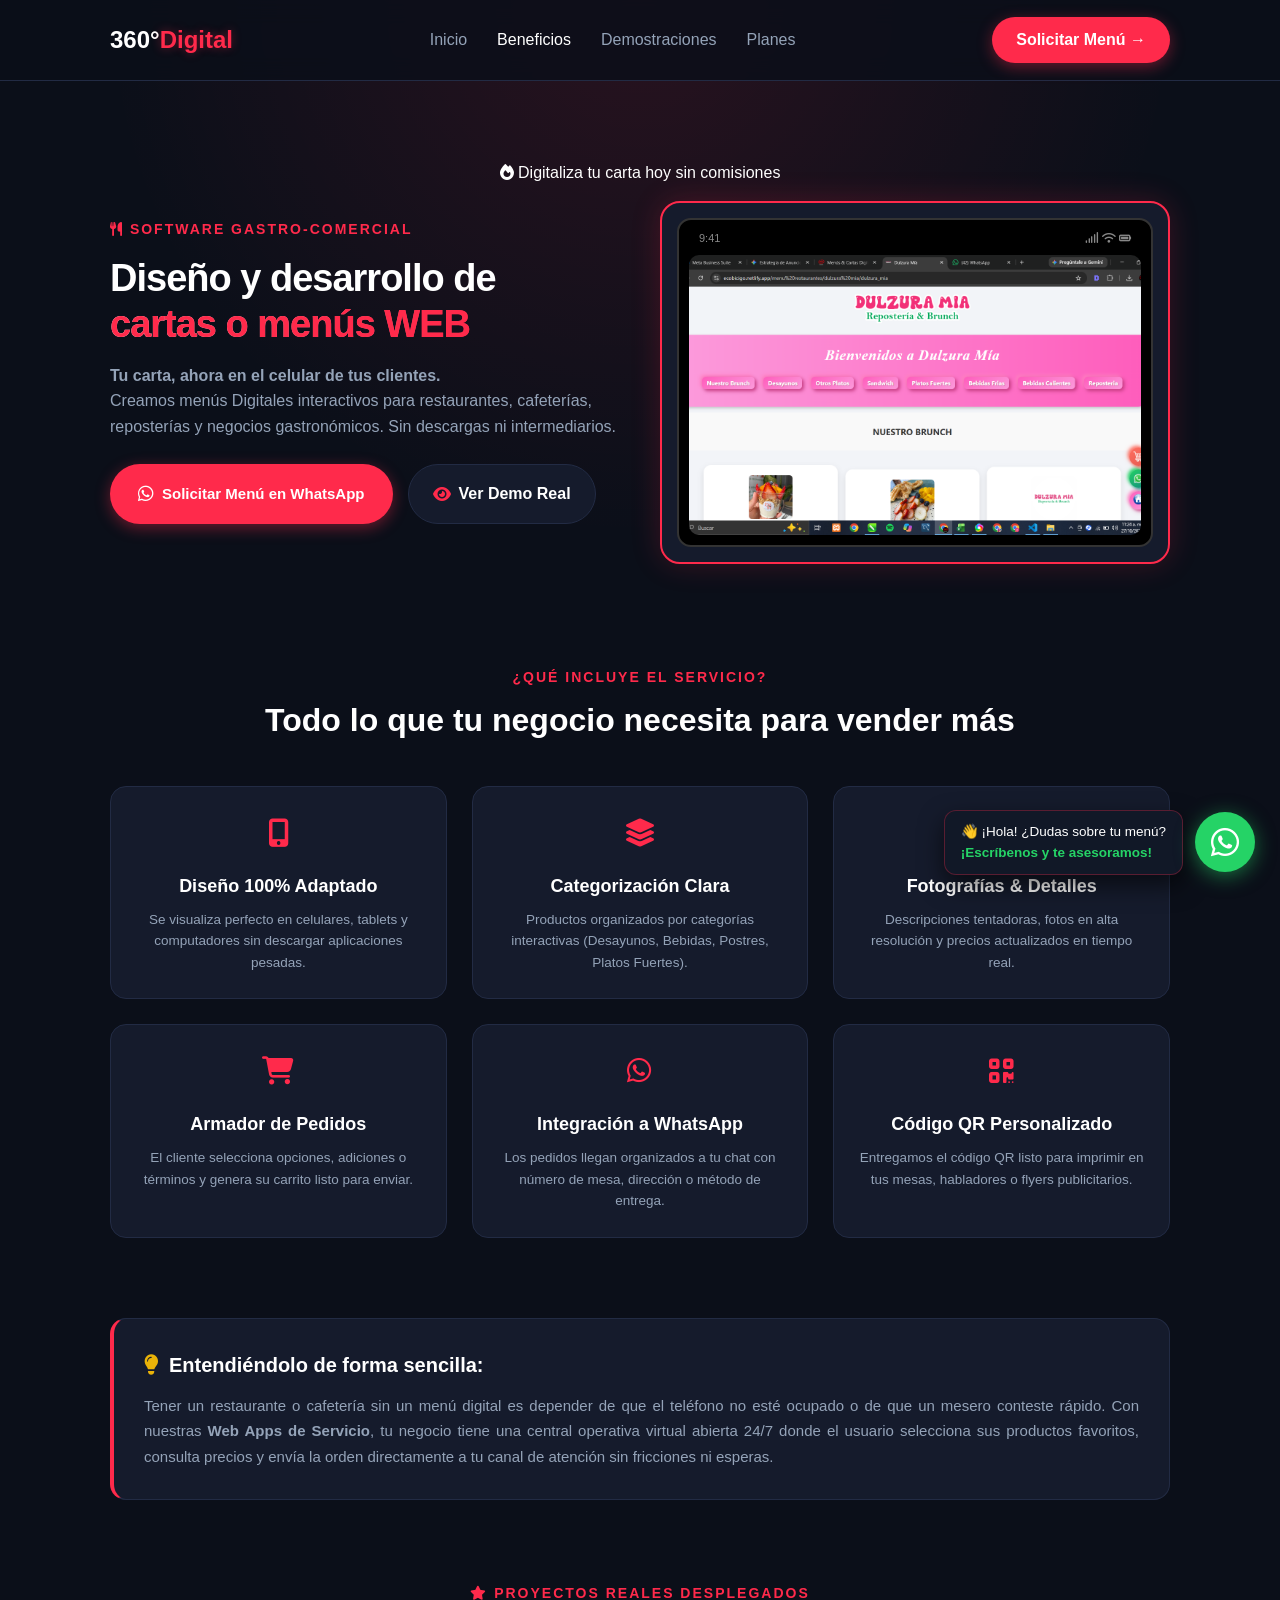
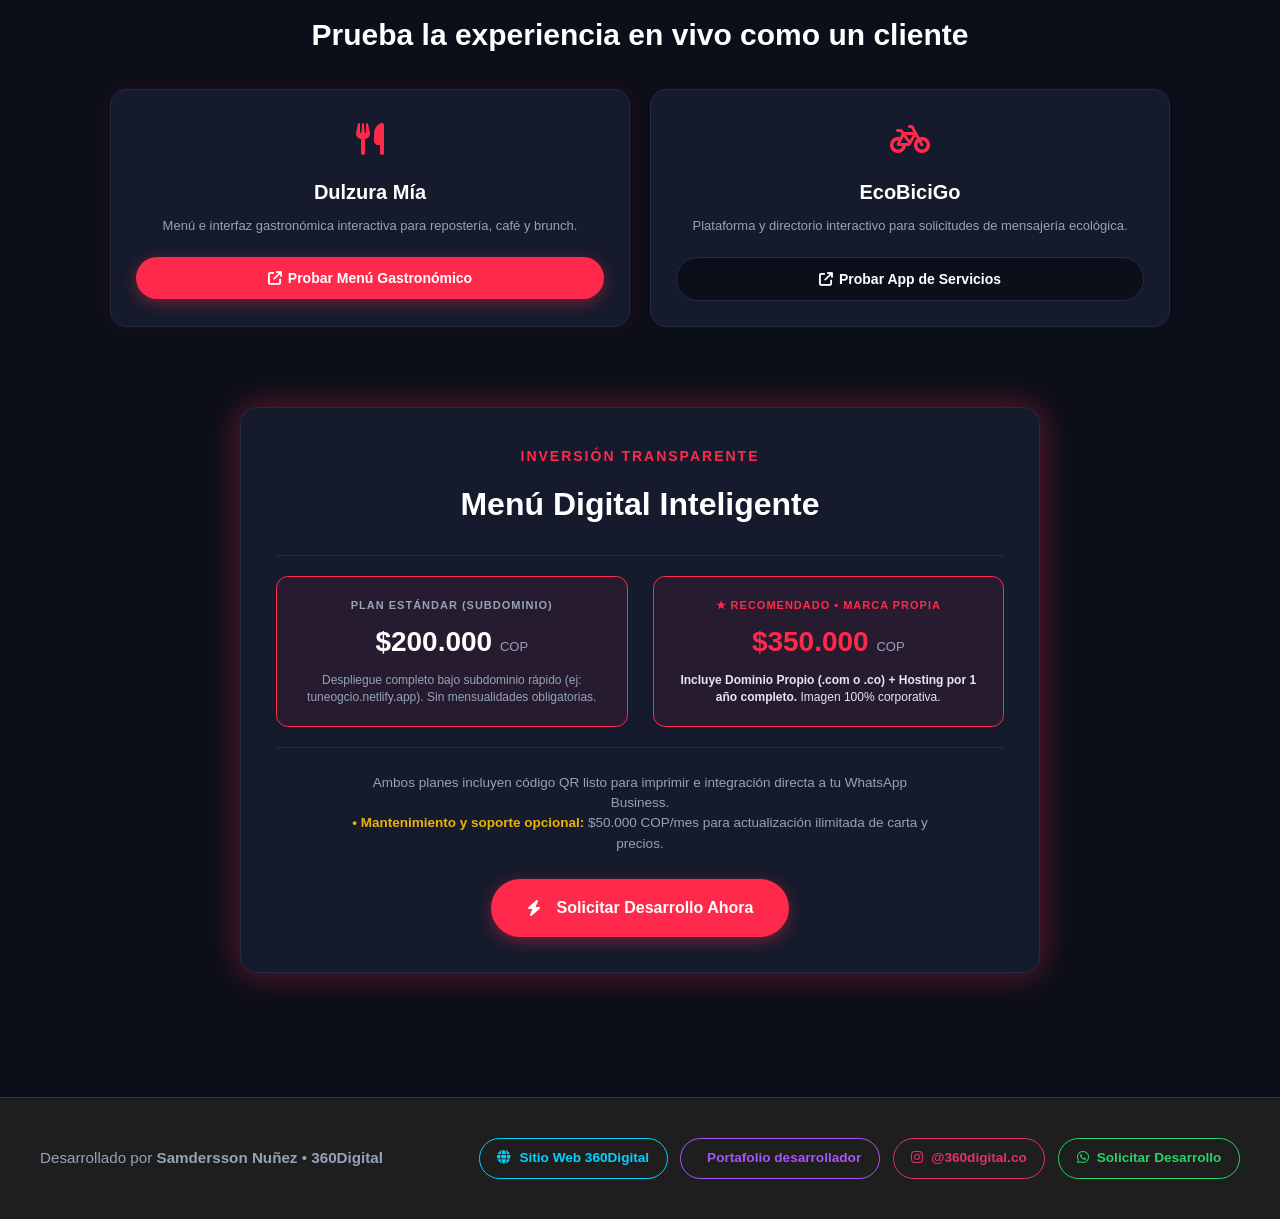
==== commit 350c2860: "correccion con boton de atencion" ====
--- a/menus-digitales.html
+++ b/menus-digitales.html
@@ -234,6 +234,20 @@
             </a>
         </div>
     </section>
+    
+<!-- BOTÓN FLOTANTE PERMANENTE DE WHATSAPP CON TEXTO GUÍA -->
+    <div class="whatsapp-float-container">
+        <!-- Texto guía / Burbuja de chat -->
+        <div class="whatsapp-tooltip">
+            👋 ¡Hola! ¿Dudas sobre tu menú? <br>
+            <span style="color: #25d366; font-weight: 700;">¡Escríbenos y te asesoramos!</span>
+        </div>
+        <!-- Botón circular de WhatsApp -->
+        <a href="https://wa.me/573187752351?text=%C2%A1Hola%20360Digital!%20Vi%20la%20landing%20de%20men%C3%BA%20digital%20y%20quiero%20m%C3%A1s%20informaci%C3%B3n." target="_blank" onclick="fbq('track', 'Contact');" class="whatsapp-btn-circle">
+            <i class="fa-brands fa-whatsapp"></i>
+        </a>
+    </div>
+
 
     <!-- FOOTER -->
     <footer class="site-footer">
--- a/css/menus-landing.css
+++ b/css/menus-landing.css
@@ -338,4 +338,47 @@
     padding: 16px 36px;
     border-radius: 30px;
     font-size: 16px;
-}+}
+
+.whatsapp-float-container {
+            position: fixed;
+            bottom: 25px;
+            right: 25px;
+            z-index: 9999;
+            display: flex;
+            align-items: center;
+            gap: 12px;
+        }
+        .whatsapp-tooltip {
+            background: #111827;
+            color: #ffffff;
+            padding: 10px 16px;
+            border-radius: 12px;
+            border: 1px solid rgba(255, 42, 75, 0.3);
+            font-size: 13.5px;
+            box-shadow: 0 10px 25px rgba(0,0,0,0.6);
+            font-family: inherit;
+            display: none;
+        }
+        @media (min-width: 768px) {
+            .whatsapp-tooltip {
+                display: block;
+            }
+        }
+        .whatsapp-btn-circle {
+            background-color: #25d366;
+            color: white;
+            width: 60px;
+            height: 60px;
+            border-radius: 50%;
+            display: flex;
+            align-items: center;
+            justify-content: center;
+            font-size: 32px;
+            box-shadow: 0 4px 20px rgba(37, 211, 102, 0.5);
+            text-decoration: none;
+            transition: transform 0.3s ease;
+        }
+        .whatsapp-btn-circle:hover {
+            transform: scale(1.1);
+        }
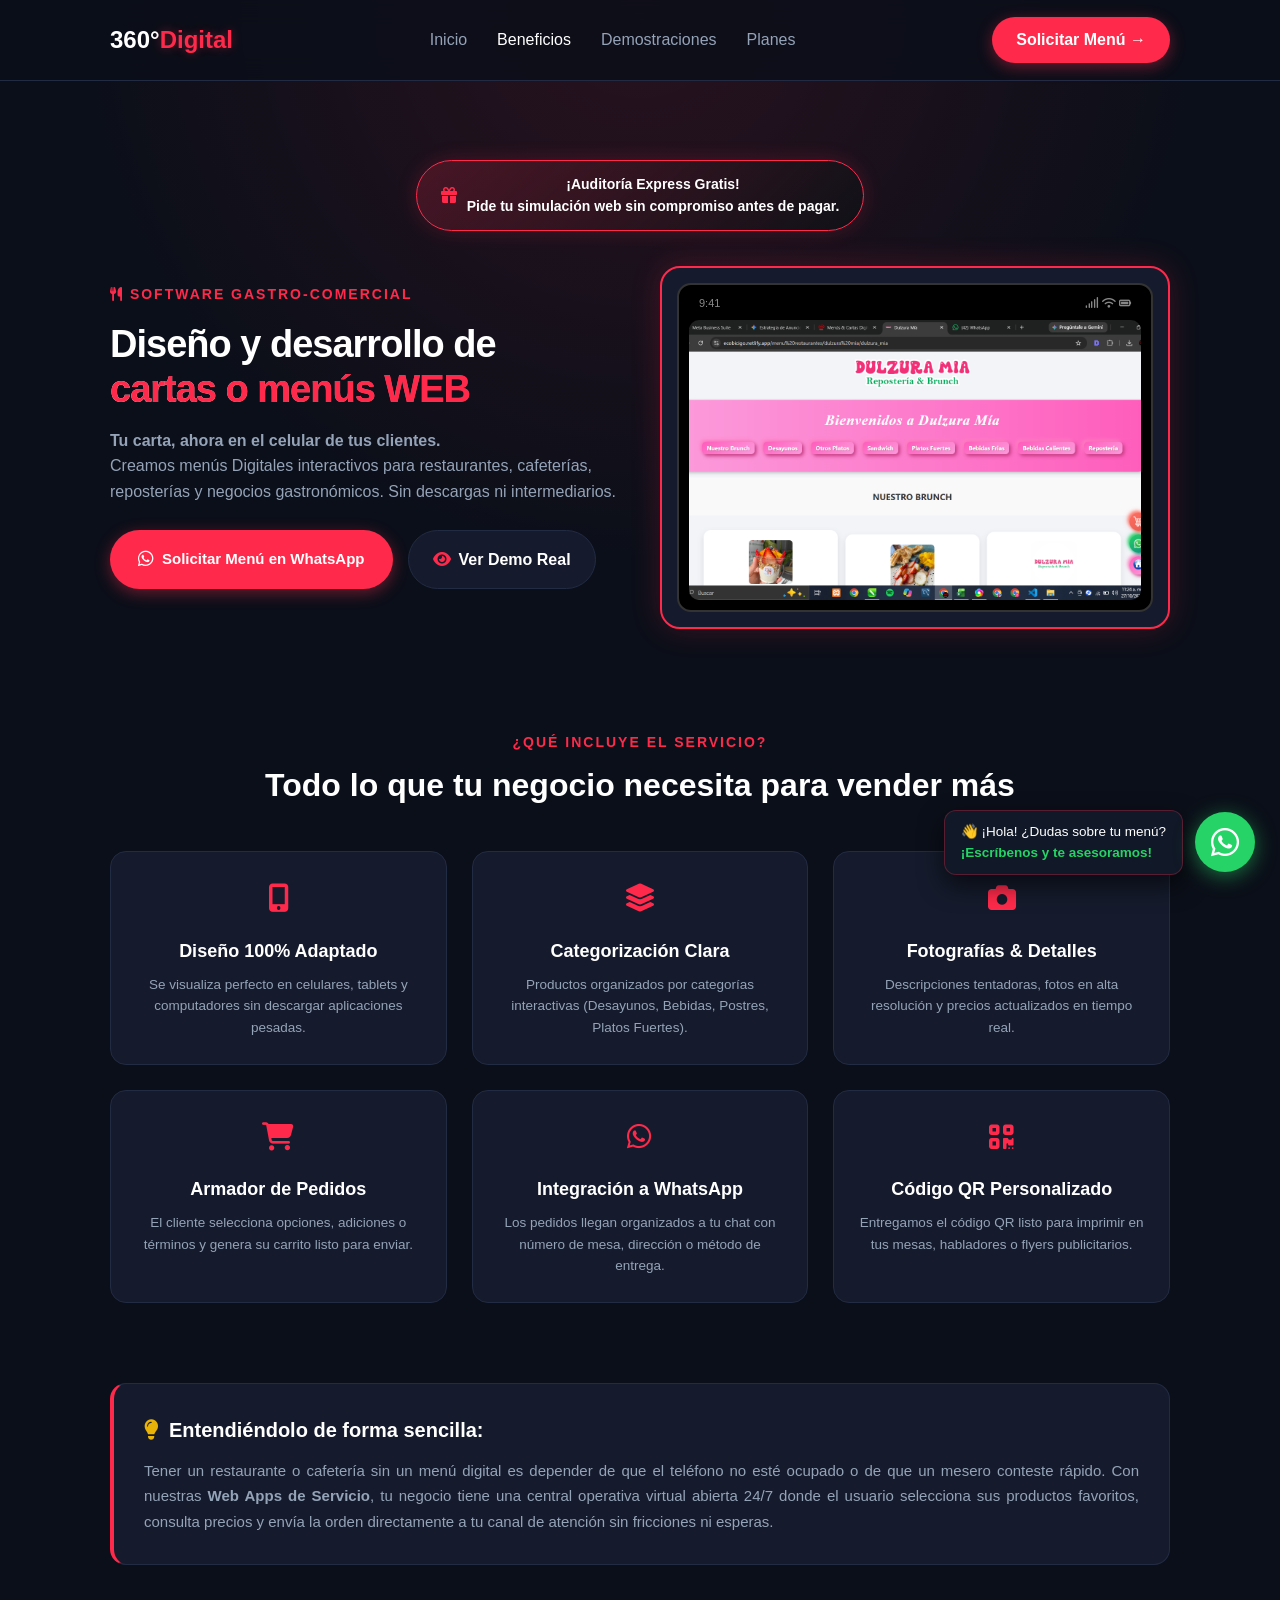
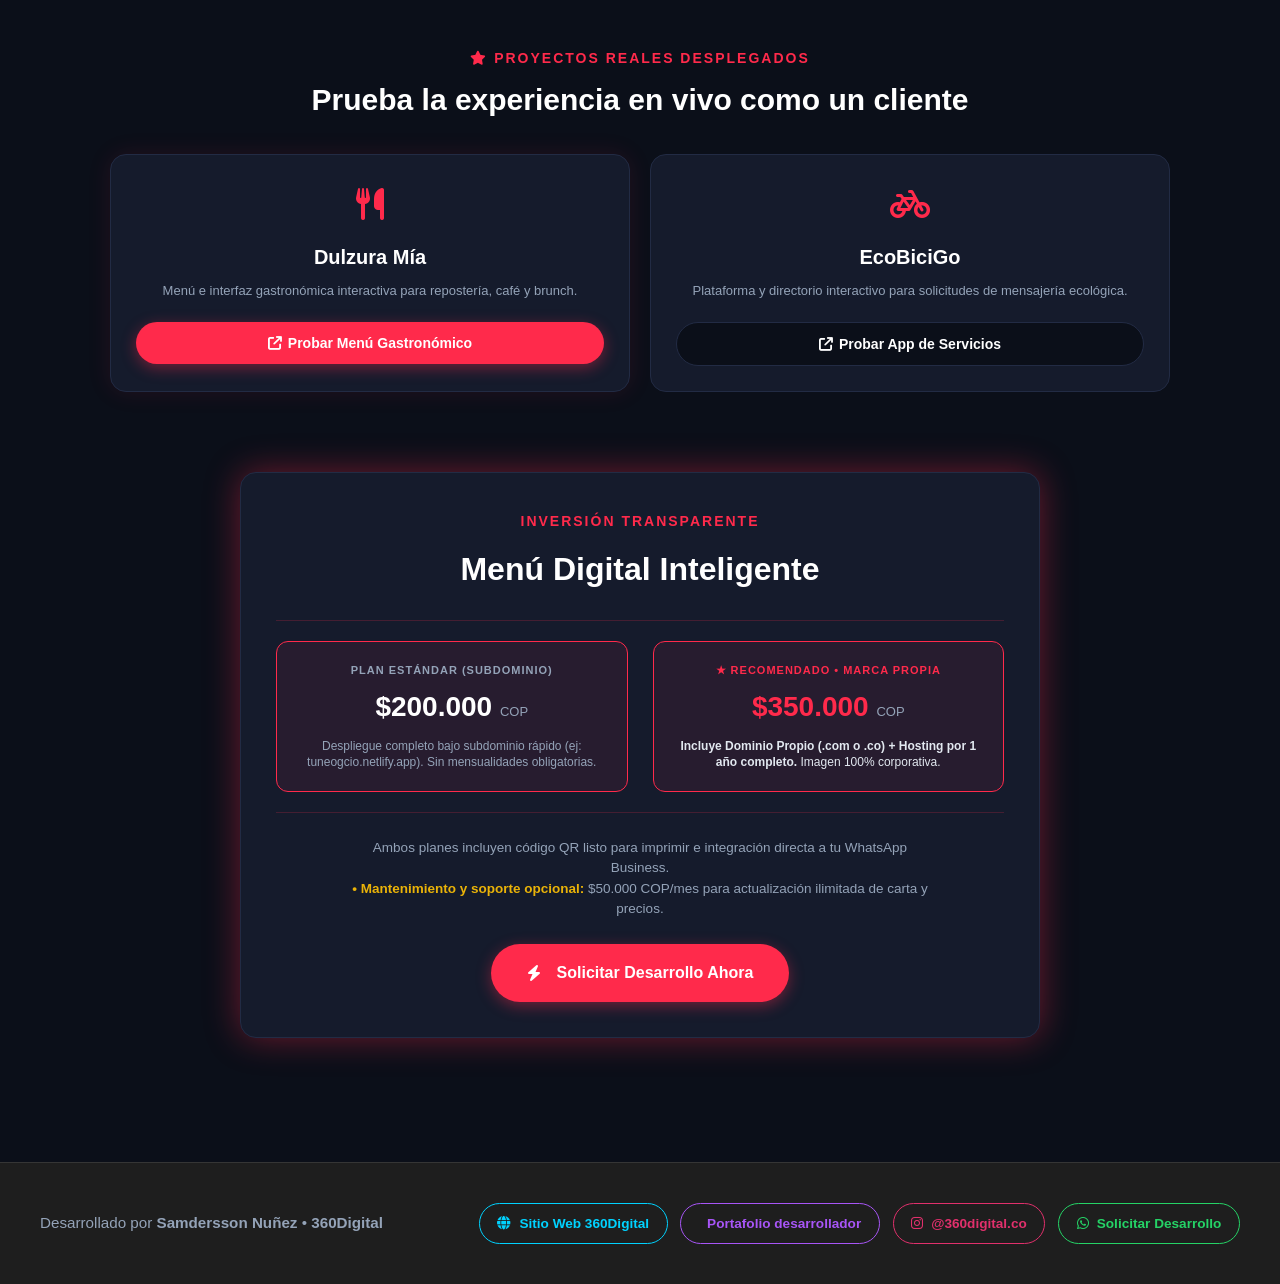
==== commit 4788279a: "ajuste de baner bienvenida con bono regalo" ====
--- a/menus-digitales.html
+++ b/menus-digitales.html
@@ -51,8 +51,11 @@
     <section class="hero">
         <div class="container hero-content" style="display: flex; flex-direction: column; align-items: center;">
             
-            <!-- BADGE DE URGENCIA -->
-            <span class="badge-urgency"><i class="fa-solid fa-fire"></i> Digitaliza tu carta hoy sin comisiones</span>
+           <!-- BANNER DE GANCHO IRRESISTIBLE (ESTRATEGIA 1) -->
+            <div style="background: linear-gradient(135deg, rgba(255,42,75,0.2) 0%, rgba(15,17,23,0.95) 100%); border: 1px solid var(--brand-red); padding: 12px 24px; border-radius: 50px; color: white; font-size: 14px; font-weight: 600; display: inline-flex; align-items: center; gap: 10px; margin-bottom: 20px; box-shadow: 0 0 20px rgba(255, 42, 75, 0.2);">
+                <i class="fa-solid fa-gift" style="color: #ff2a4b; font-size: 16px;"></i> 
+                <span><strong>¡Auditoría Express Gratis! <br> </strong> Pide tu simulación web sin compromiso antes de pagar.</span>
+            </div>
             
             <!-- CONTENEDOR PRINCIPAL: TEXTO A LA IZQUIERDA / MOCKUP DEMO A LA DERECHA (O APILADOS) -->
             <div style="display: grid; grid-template-columns: repeat(auto-fit, minmax(300px, 1fr)); gap: 40px; align-items: center; width: 100%; margin-top: 15px;">
@@ -94,8 +97,8 @@
                                 <a href="https://dulzuramia.netlify.app/" target="_blank" class="btn btn-nav" style="font-size: 11.5px; padding: 6px 14px;">
                                     Probar Menú en Vivo ↗
                                 </a>
-                            </div>
-                        </div> -->
+                            </div> -->
+                        </div>
                     </div>
                 </div>
 
@@ -243,7 +246,7 @@
             <span style="color: #25d366; font-weight: 700;">¡Escríbenos y te asesoramos!</span>
         </div>
         <!-- Botón circular de WhatsApp -->
-        <a href="https://wa.me/573187752351?text=%C2%A1Hola%20360Digital!%20Vi%20la%20landing%20de%20men%C3%BA%20digital%20y%20quiero%20m%C3%A1s%20informaci%C3%B3n." target="_blank" onclick="fbq('track', 'Contact');" class="whatsapp-btn-circle">
+        <a href="https://wa.me/573173562745?text=%C2%A1Hola%20360Digital!%20Vi%20la%20landing%20de%20men%C3%BA%20digital%20y%20quiero%20m%C3%A1s%20informaci%C3%B3n." target="_blank" onclick="fbq('track', 'Contact');" class="whatsapp-btn-circle">
             <i class="fa-brands fa-whatsapp"></i>
         </a>
     </div>
